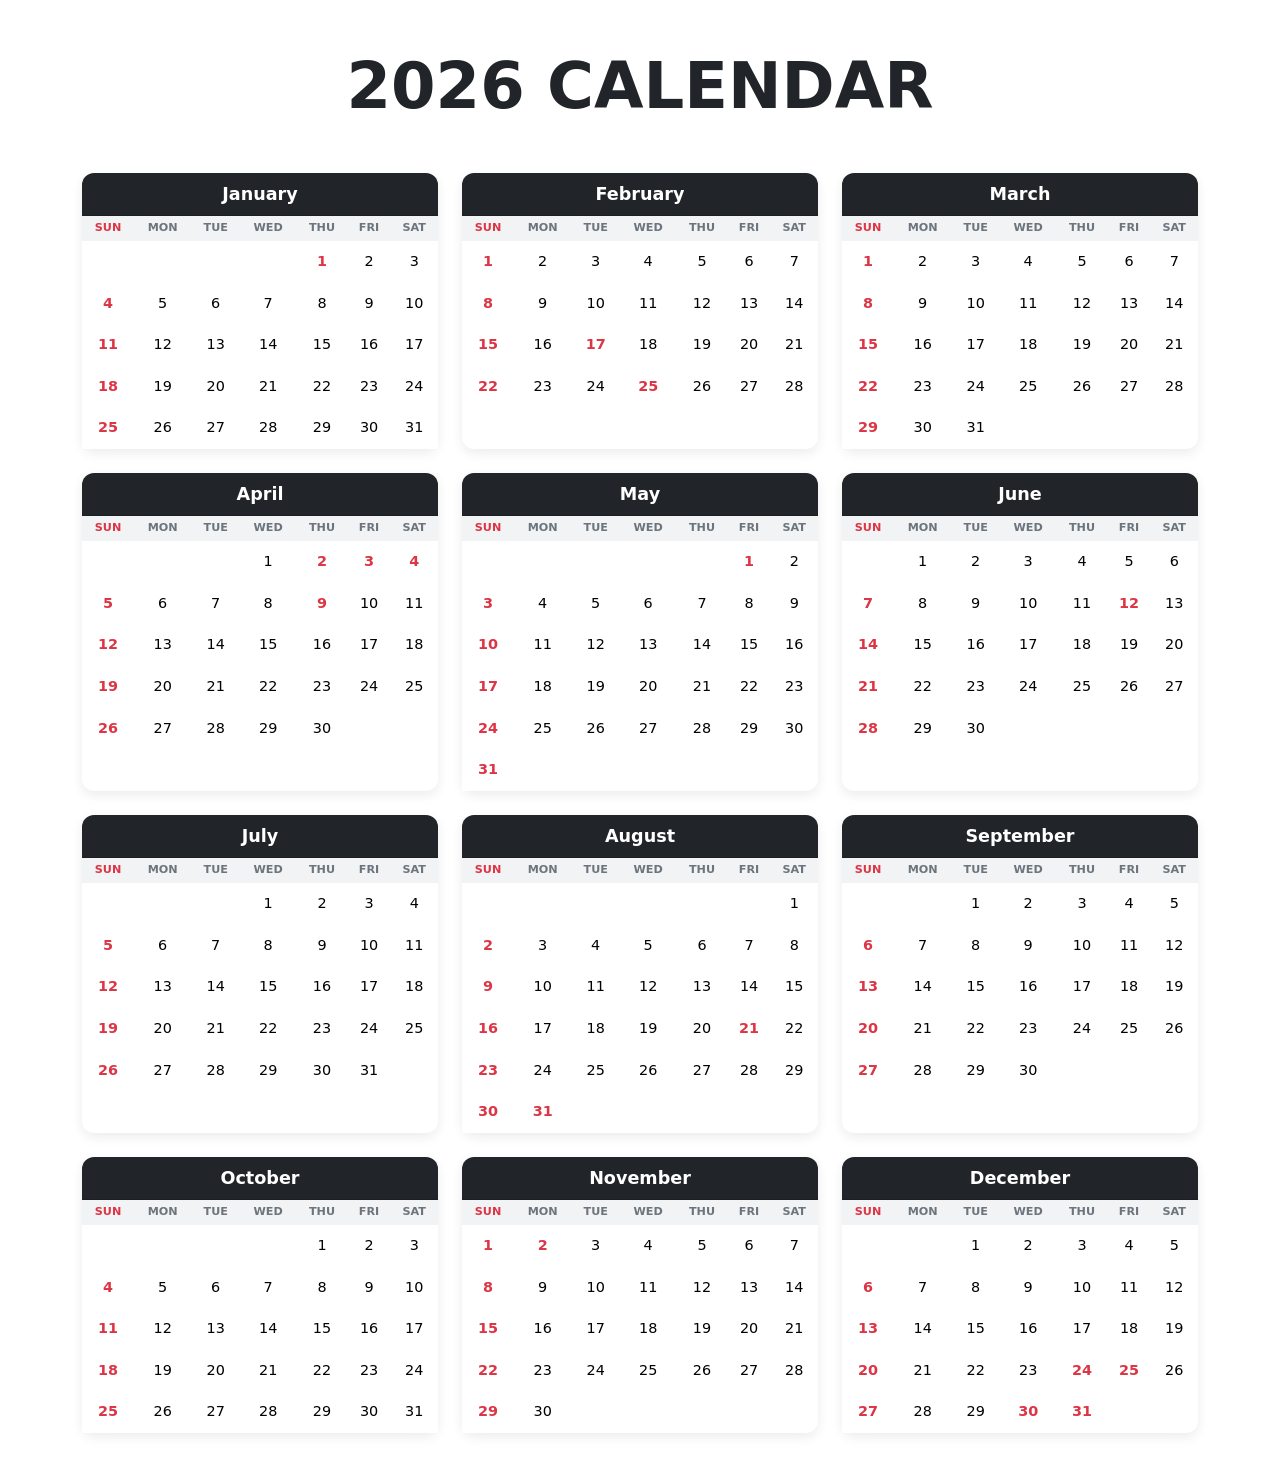
==== index.html @ 1f3561f8 "Change stylesheet link from style2.css to style.css" ====
<!DOCTYPE html>
<html lang="en">
<head>
    <meta charset="UTF-8">
    <meta name="viewport" content="width=device-width, initial-scale=1.0">
    <title>2026 Yearly Calendar</title>
    <link href="https://cdn.jsdelivr.net/npm/bootstrap@5.3.0/dist/css/bootstrap.min.css" rel="stylesheet">
    <link rel="stylesheet" href="style.css">
</head>
<body>

<div class="container py-5">
    <header class="text-center mb-5">
        <h1 class="display-3 fw-bold">2026 CALENDAR</h1>
    </header>

    <div id="calendar-grid" class="row g-4">
        </div>
</div>

<script>
    // Configuration: Add your custom holidays here
    const holidays2026 = [
        "2026-01-01",  "2026-02-17", "2026-02-25", 
        "2026-04-02", "2026-04-03", "2026-04-04",
"2026-04-09", "2026-05-01", "2026-06-12", "2026-08-21", 
        "2026-08-31", "2026-11-01", "2026-11-02",
   "2026-11-31",  "2026-12-24", "2026-12-25",
 "2026-12-30", "2026-12-31",
    ];

    const monthNames = ["January", "February", "March", "April", "May", "June",
                        "July", "August", "September", "October", "November", "December"];

    function initCalendar() {
        const grid = document.getElementById('calendar-grid');
        const year = 2026;

        monthNames.forEach((name, monthIndex) => {
            const firstDay = new Date(year, monthIndex, 1).getDay(); // 0 is Sunday
            const daysInMonth = new Date(year, monthIndex + 1, 0).getDate();

            let html = `
                <div class="col-12 col-md-6 col-lg-4">
                    <div class="card month-card h-100">
                        <div class="card-header text-center fw-bold">${name}</div>
                        <div class="card-body p-0">
                            <table class="table table-sm text-center mb-0">
                                <thead>
                                    <tr>
                                        <th>SUN</th><th>MON</th><th>TUE</th><th>WED</th><th>THU</th><th>FRI</th><th>SAT</th>
                                    </tr>
                                </thead>
                                <tbody><tr>`;

            // Leading empty cells
            for (let i = 0; i < firstDay; i++) html += '<td></td>';

            for (let day = 1; day <= daysInMonth; day++) {
                const dateStr = `${year}-${String(monthIndex + 1).padStart(2, '0')}-${String(day).padStart(2, '0')}`;
                const isHoliday = holidays2026.includes(dateStr);
                const className = isHoliday ? 'holiday-day' : '';

                html += `<td class="${className}">${day}</td>`;

                // Wrap rows on Saturday
                if ((day + firstDay) % 7 === 0 && day !== daysInMonth) {
                    html += '</tr><tr>';
                }
            }

            html += '</tr></tbody></table></div></div></div>';
            grid.innerHTML += html;
        });
    }

    initCalendar();
</script>
</body>
</html>
---- style.css ----
body {
  background-image: url("tree.jpg");
  background-size: cover;        
  background-repeat: no-repeat;  
  background-position: center;   
}

.month-card {
    border: none;
    box-shadow: 0 4px 12px rgba(0, 0, 0, 0.08);
    border-radius: 12px;
}

.card-header {
    background-color: #212529 !important;
    color: #fff !important;
    border-radius: 12px 12px 0 0 !important;
    font-size: 1.1rem;
}

.table thead th {
    background-color: #f1f3f5;
    font-size: 0.7rem;
    color: #6c757d;
    border-bottom: none;
}

.table td {
    padding: 10px 0;
    font-size: 0.9rem;
    border: none;
}

/* Red Color for Sundays (The first column in Sun-Sat arrangement) */
.table td:first-child, 
.table th:first-child {
    color: #dc3545 !important;
    font-weight: bold;
}

/* Red Color for Holidays */
.holiday-day {
    color: #dc3545 !important;
    font-weight: bold;
    background-color: rgba(220, 53, 69, 0.1);
    border-radius: 4px;
}
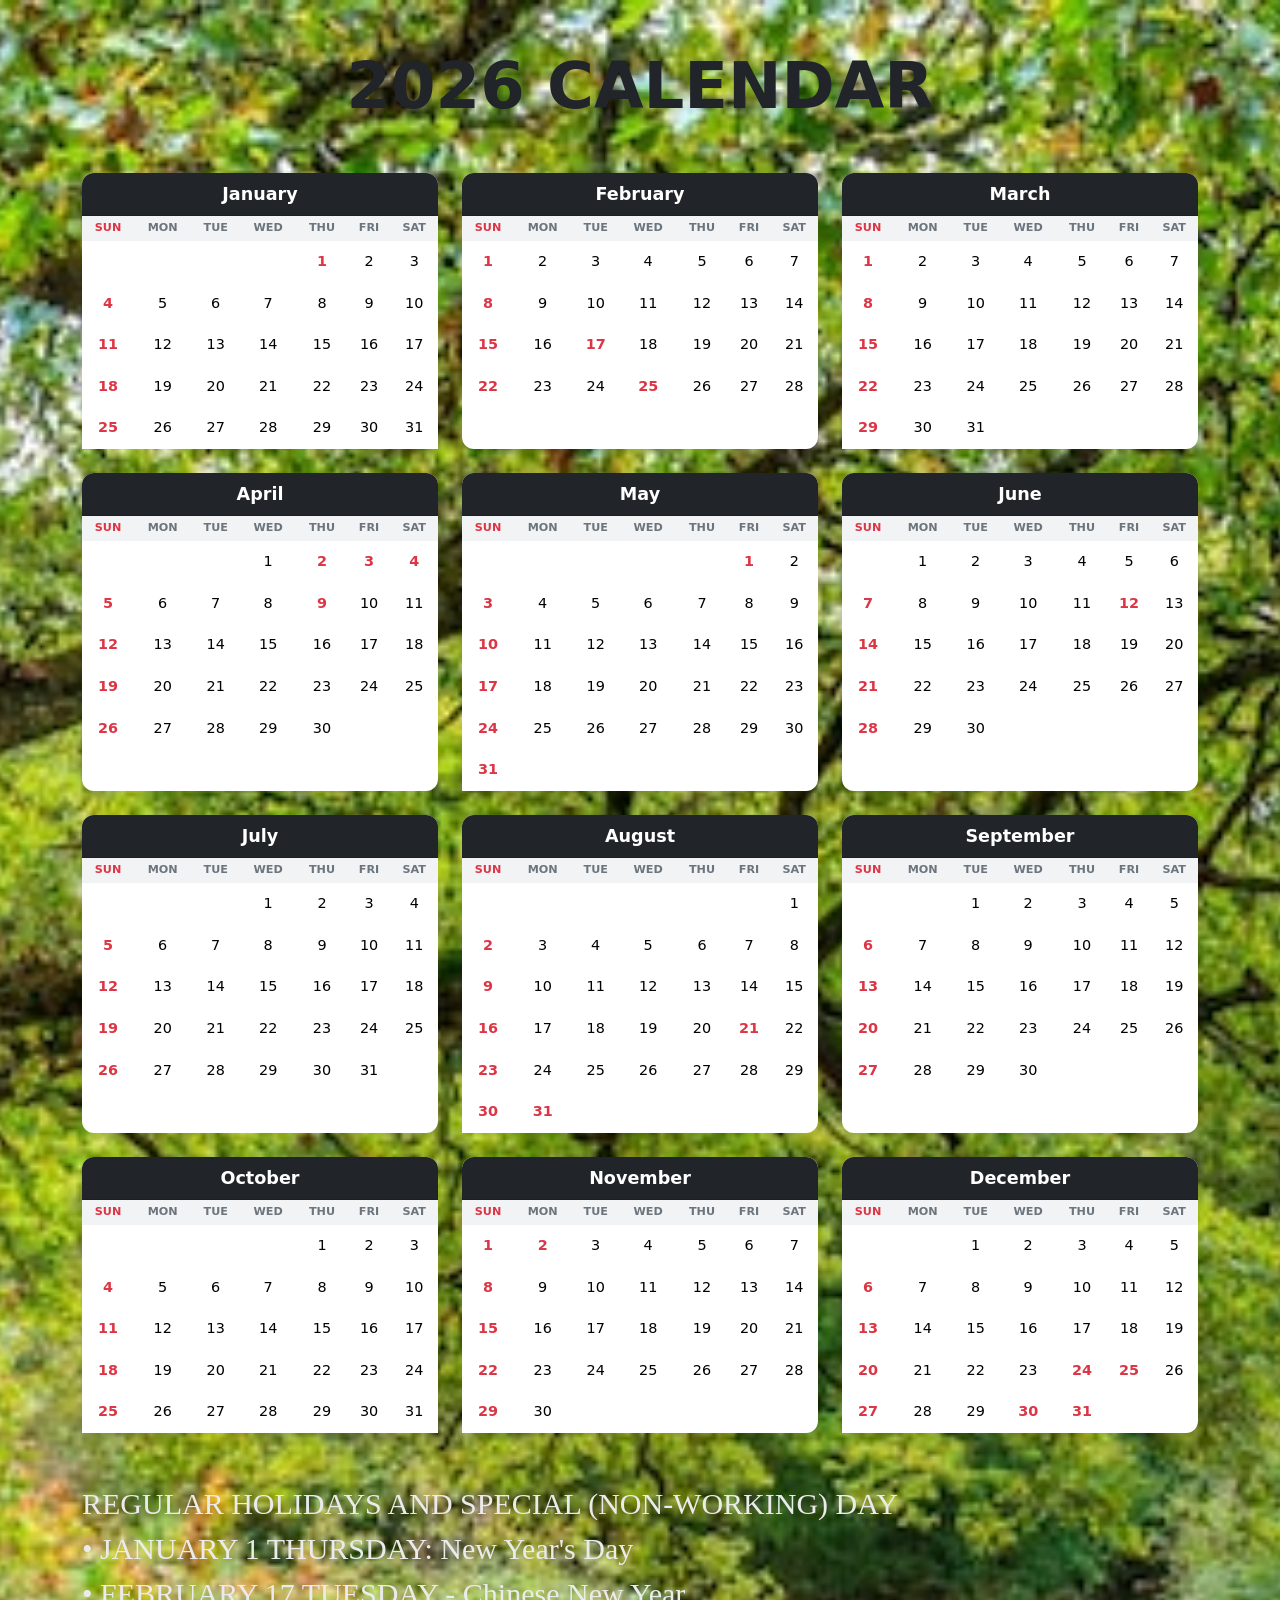
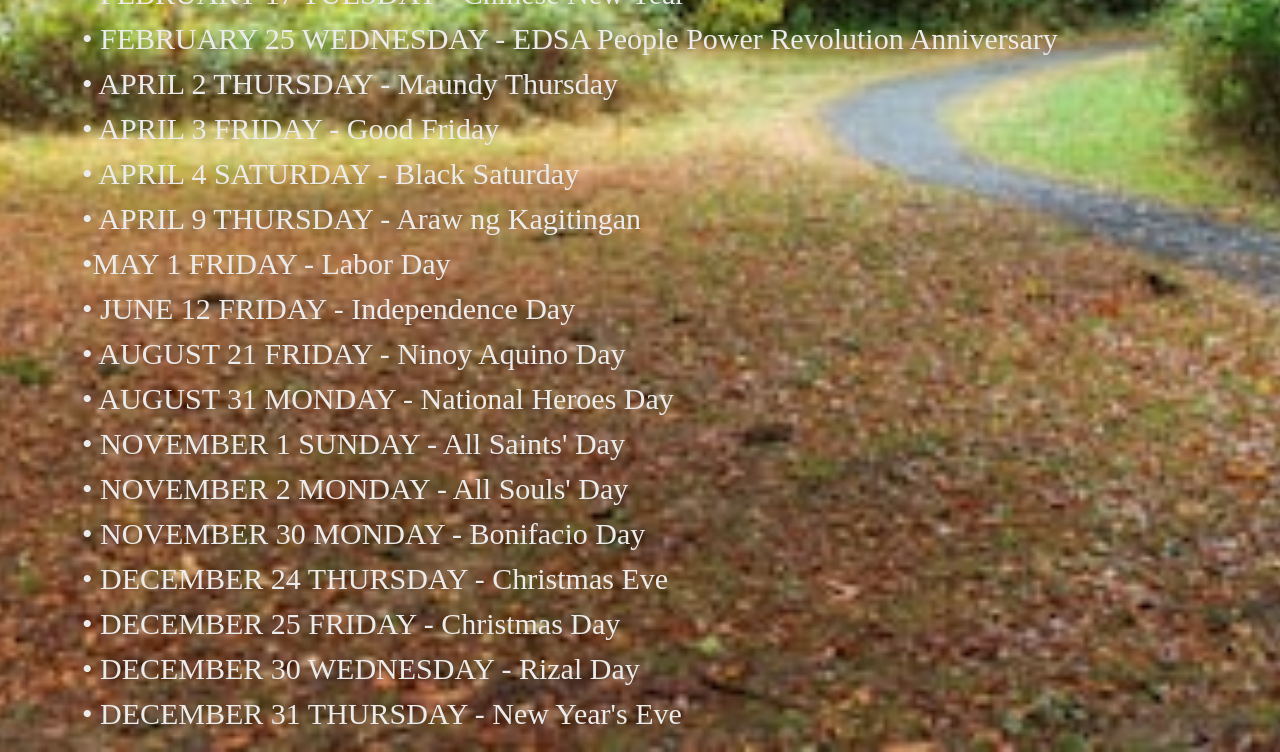
==== commit 71b023fb: "Update index.html" ====
--- a/index.html
+++ b/index.html
@@ -16,6 +16,49 @@
 
     <div id="calendar-grid" class="row g-4">
         </div>
+</div>
+
+<div class="container">
+  <p class="bottom-text" style="color: rgba(235, 235, 235, 1.00); font-weight:italic; font-size:30px; font-family:sans serif;">REGULAR HOLIDAYS AND SPECIAL (NON-WORKING) DAY<br>
+ 
+• JANUARY 1 THURSDAY: New Year's Day
+ <br>
+• FEBRUARY 17 TUESDAY - Chinese New Year
+<br>
+• FEBRUARY 25 WEDNESDAY - EDSA People Power Revolution Anniversary
+ <br>
+• APRIL 2 THURSDAY - Maundy Thursday
+<br>
+• APRIL 3 FRIDAY - Good Friday
+<br>
+• APRIL 4 SATURDAY - Black Saturday
+<br>
+• APRIL 9 THURSDAY - Araw ng Kagitingan
+ <br>
+•MAY 1 FRIDAY - Labor Day
+ <br>
+• JUNE 12 FRIDAY - Independence Day
+ <br>
+• AUGUST 21 FRIDAY - Ninoy Aquino Day
+<br>
+• AUGUST 31 MONDAY - National Heroes Day
+ <br>
+• NOVEMBER 1 SUNDAY - All Saints' Day
+<br>
+•  NOVEMBER 2 MONDAY - All Souls' Day
+<br>
+•  NOVEMBER 30 MONDAY - Bonifacio Day
+<br>
+•  DECEMBER 24 THURSDAY - Christmas Eve
+<br>
+• DECEMBER 25 FRIDAY - Christmas Day
+<br>
+• DECEMBER 30 WEDNESDAY - Rizal Day
+<br>
+• DECEMBER 31 THURSDAY - New Year's Eve
+
+
+</p>
 </div>
 
 <script>
@@ -52,9 +95,11 @@
                                     </tr>
                                 </thead>
                                 <tbody><tr>`;
+                                
 
             // Leading empty cells
             for (let i = 0; i < firstDay; i++) html += '<td></td>';
+  
 
             for (let day = 1; day <= daysInMonth; day++) {
                 const dateStr = `${year}-${String(monthIndex + 1).padStart(2, '0')}-${String(day).padStart(2, '0')}`;
@@ -75,6 +120,8 @@
     }
 
     initCalendar();
+    
+   
 </script>
 </body>
 </html>
--- a/style.css
+++ b/style.css
@@ -44,4 +44,4 @@
     font-weight: bold;
     background-color: rgba(220, 53, 69, 0.1);
     border-radius: 4px;
-}+}
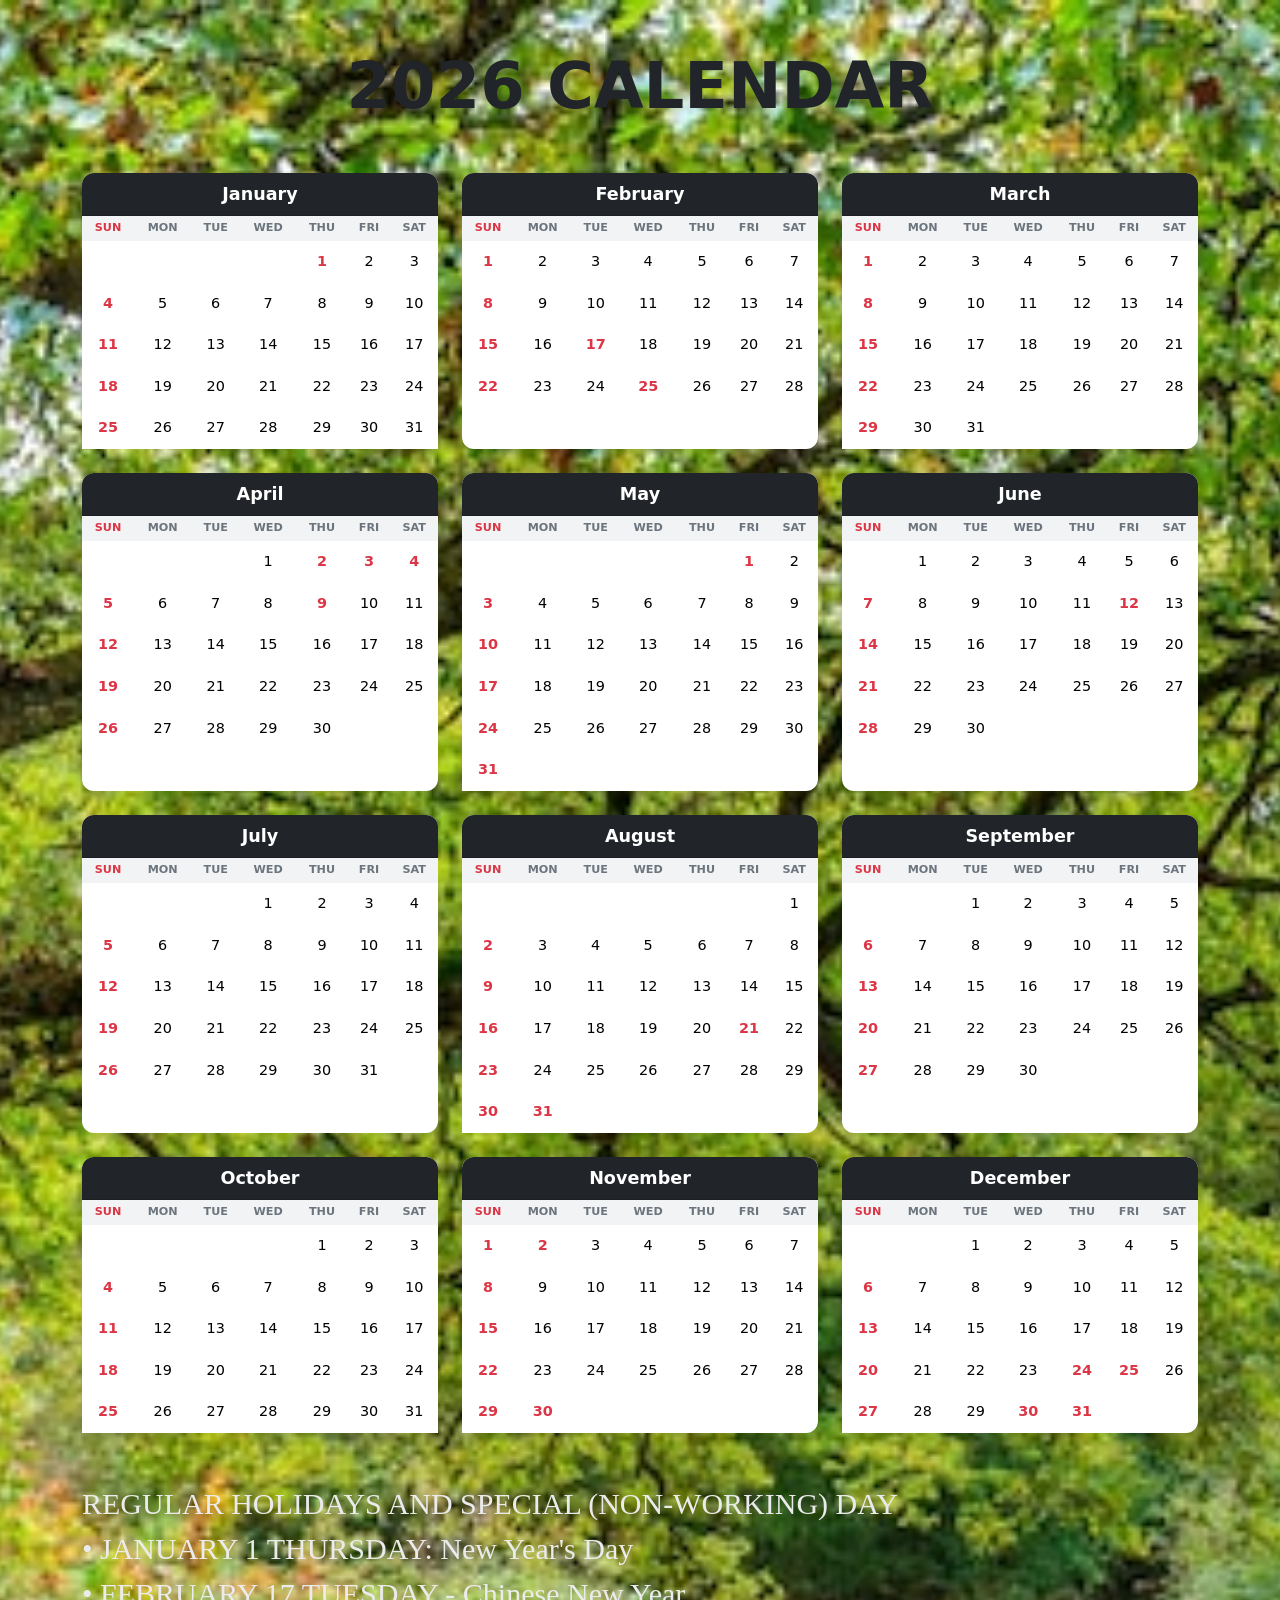
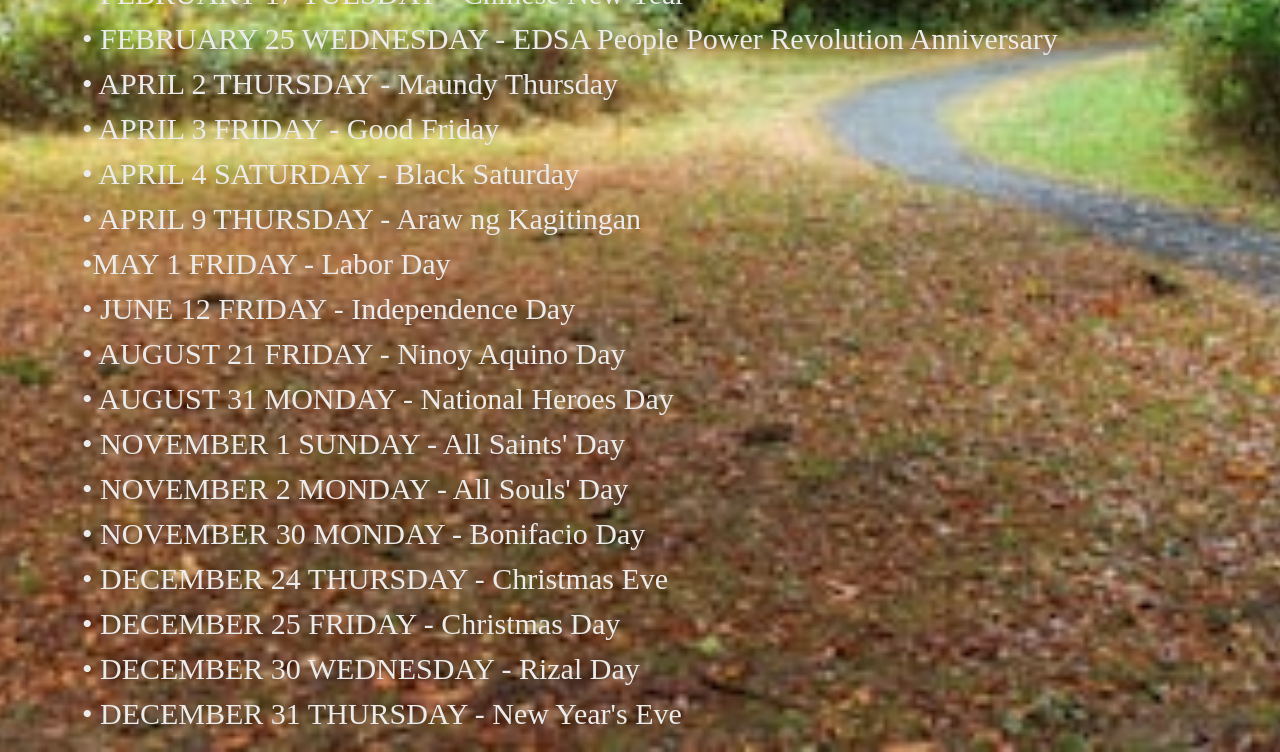
==== commit 03dfa765: "Update index.html" ====
--- a/index.html
+++ b/index.html
@@ -68,7 +68,7 @@
         "2026-04-02", "2026-04-03", "2026-04-04",
 "2026-04-09", "2026-05-01", "2026-06-12", "2026-08-21", 
         "2026-08-31", "2026-11-01", "2026-11-02",
-   "2026-11-31",  "2026-12-24", "2026-12-25",
+   "2026-11-30",  "2026-12-24", "2026-12-25",
  "2026-12-30", "2026-12-31",
     ];
 
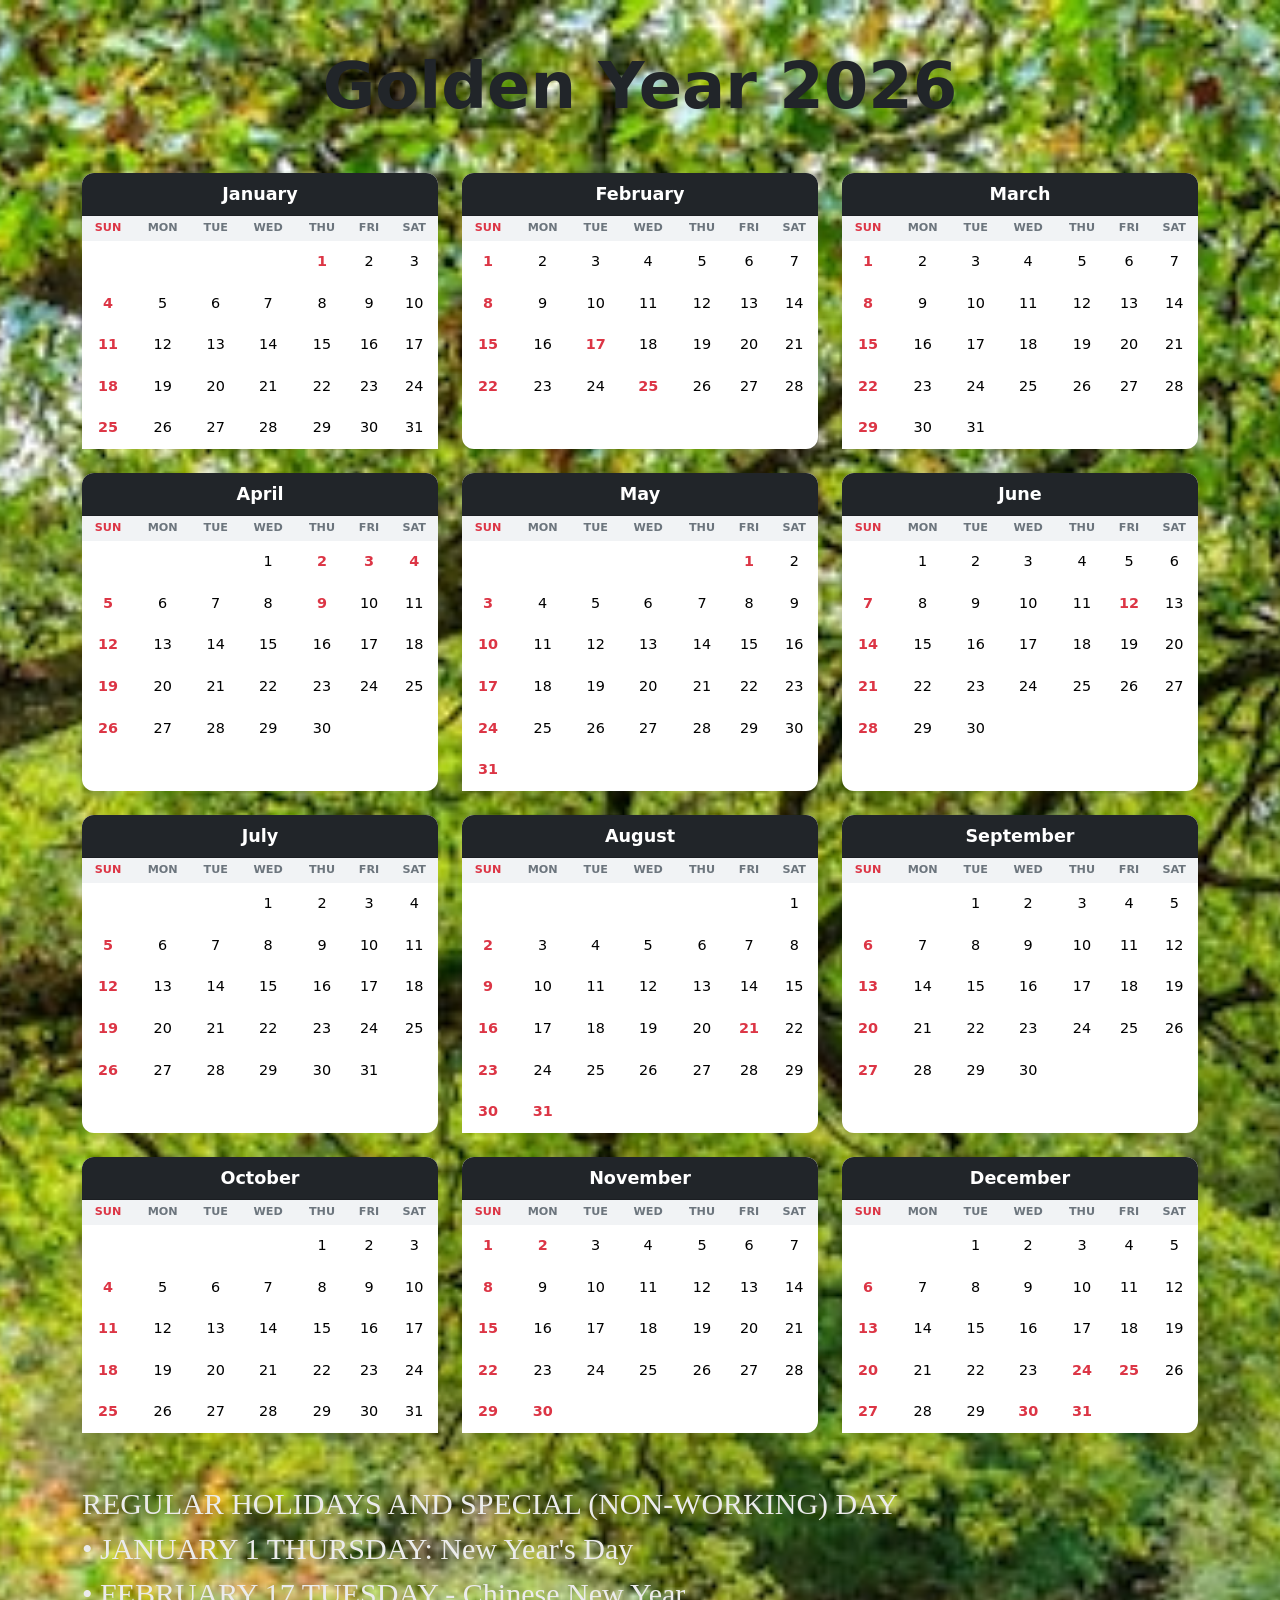
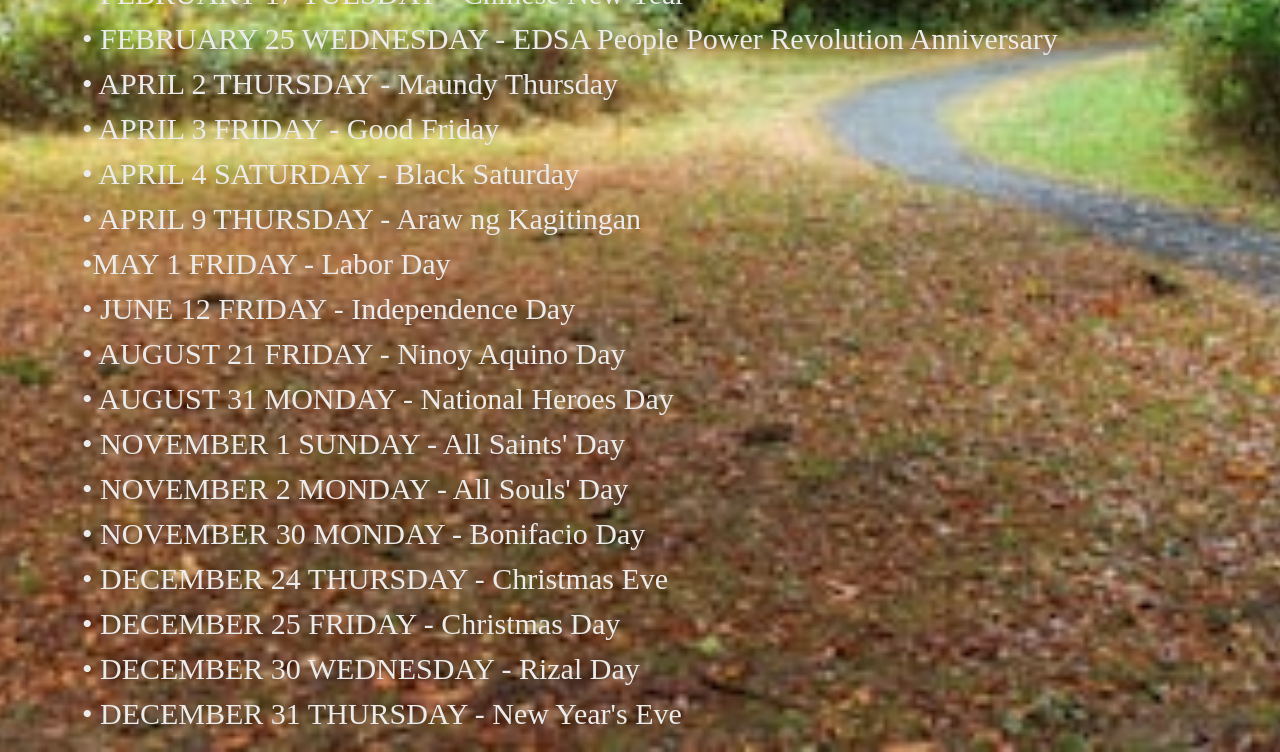
==== commit 4b774585: "Update calendar title to 'Golden Year 2026'" ====
--- a/index.html
+++ b/index.html
@@ -11,7 +11,7 @@
 
 <div class="container py-5">
     <header class="text-center mb-5">
-        <h1 class="display-3 fw-bold">2026 CALENDAR</h1>
+        <h1 class="display-3 fw-bold"> Golden Year 2026</h1>
     </header>
 
     <div id="calendar-grid" class="row g-4">
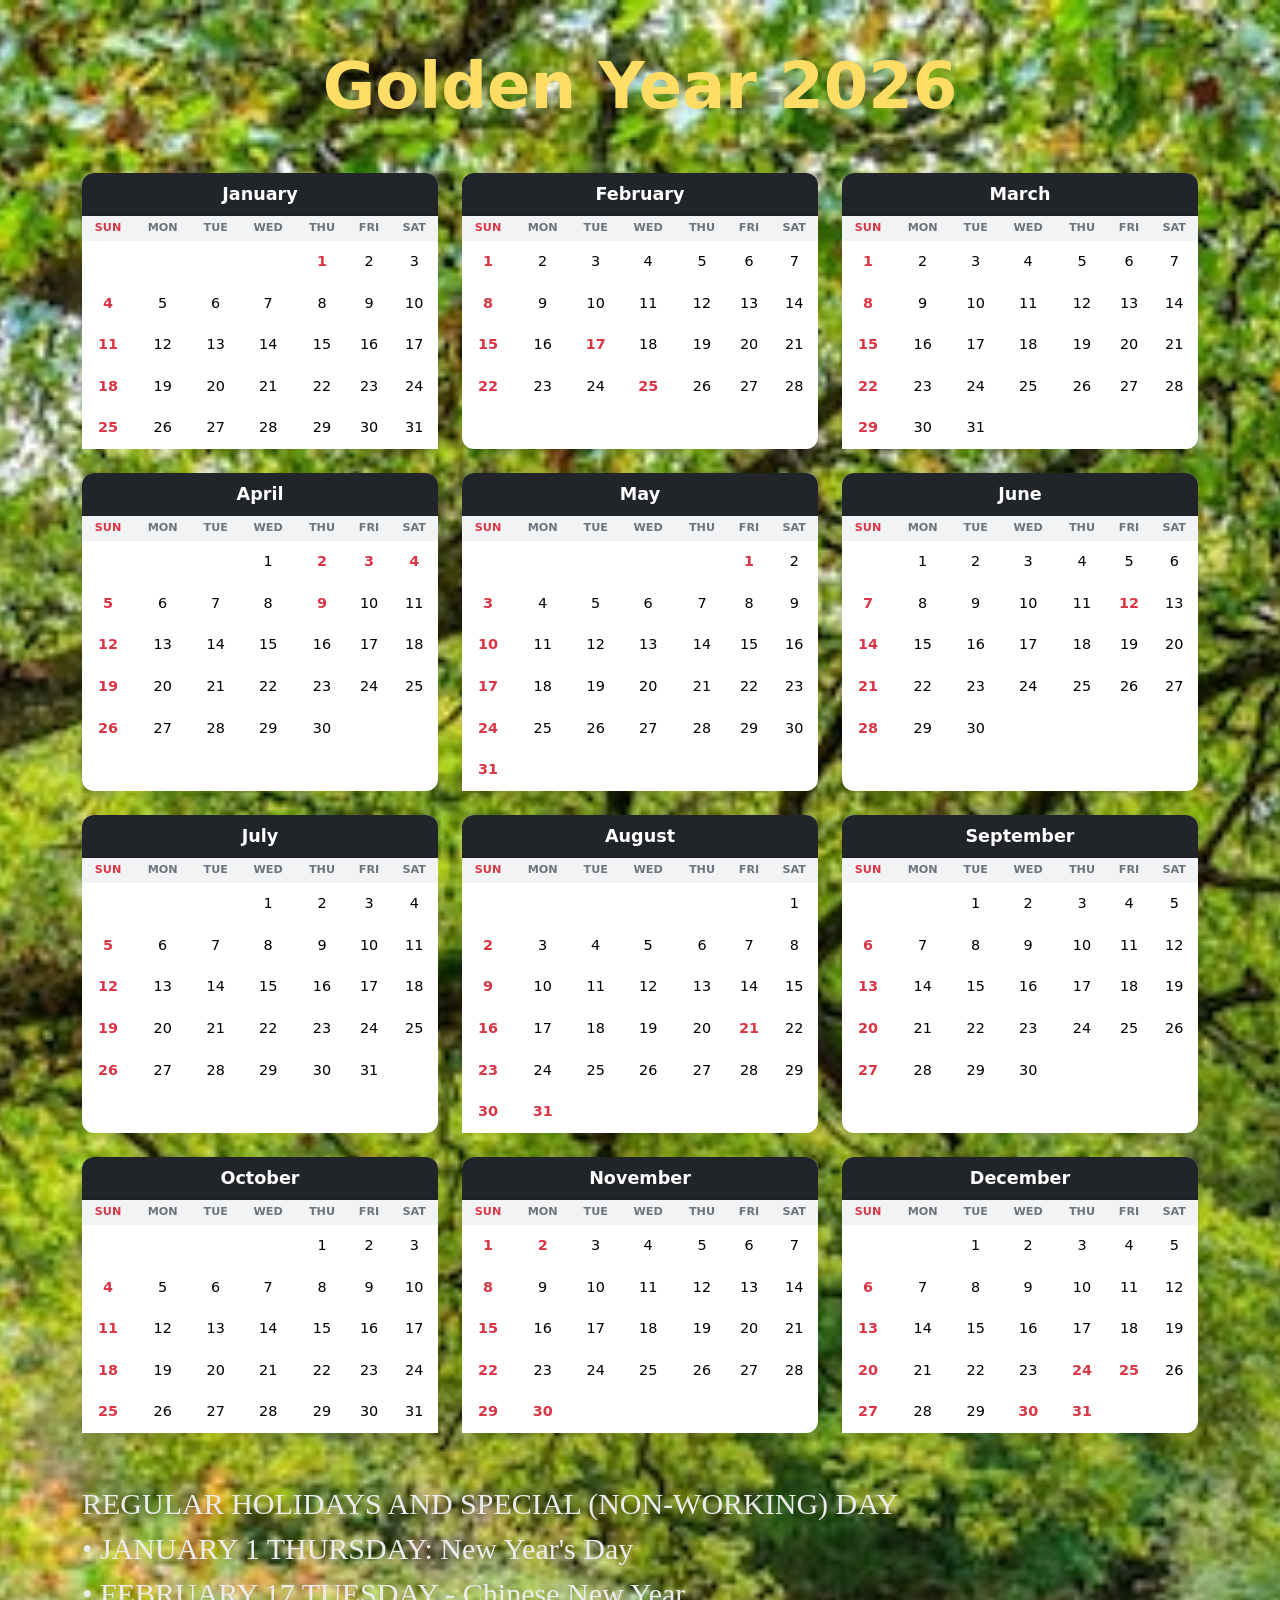
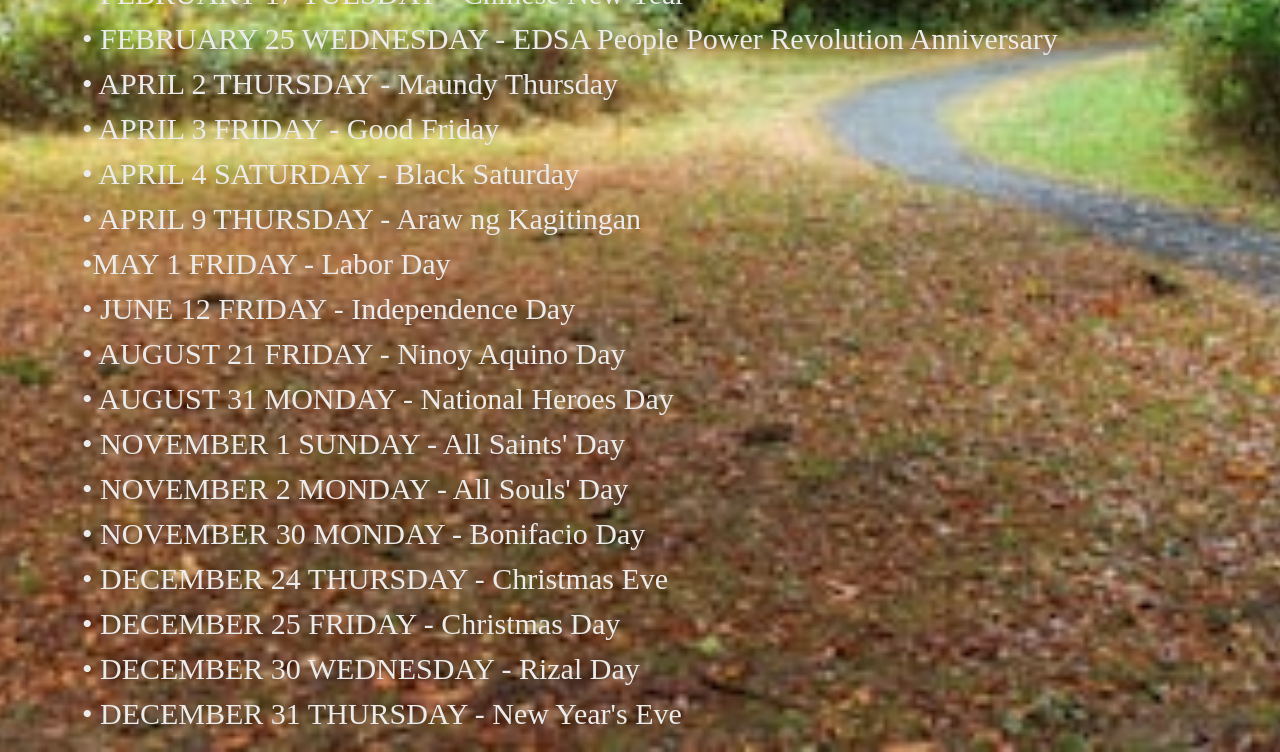
==== commit 1d75e9f3: "Update index.html" ====
--- a/index.html
+++ b/index.html
@@ -11,7 +11,7 @@
 
 <div class="container py-5">
     <header class="text-center mb-5">
-        <h1 class="display-3 fw-bold"> Golden Year 2026</h1>
+        <h1 class="display-3 fw-bold" style="color: rgba(255, 221, 100, 1.00);"> Golden Year 2026</h1>
     </header>
 
     <div id="calendar-grid" class="row g-4">
